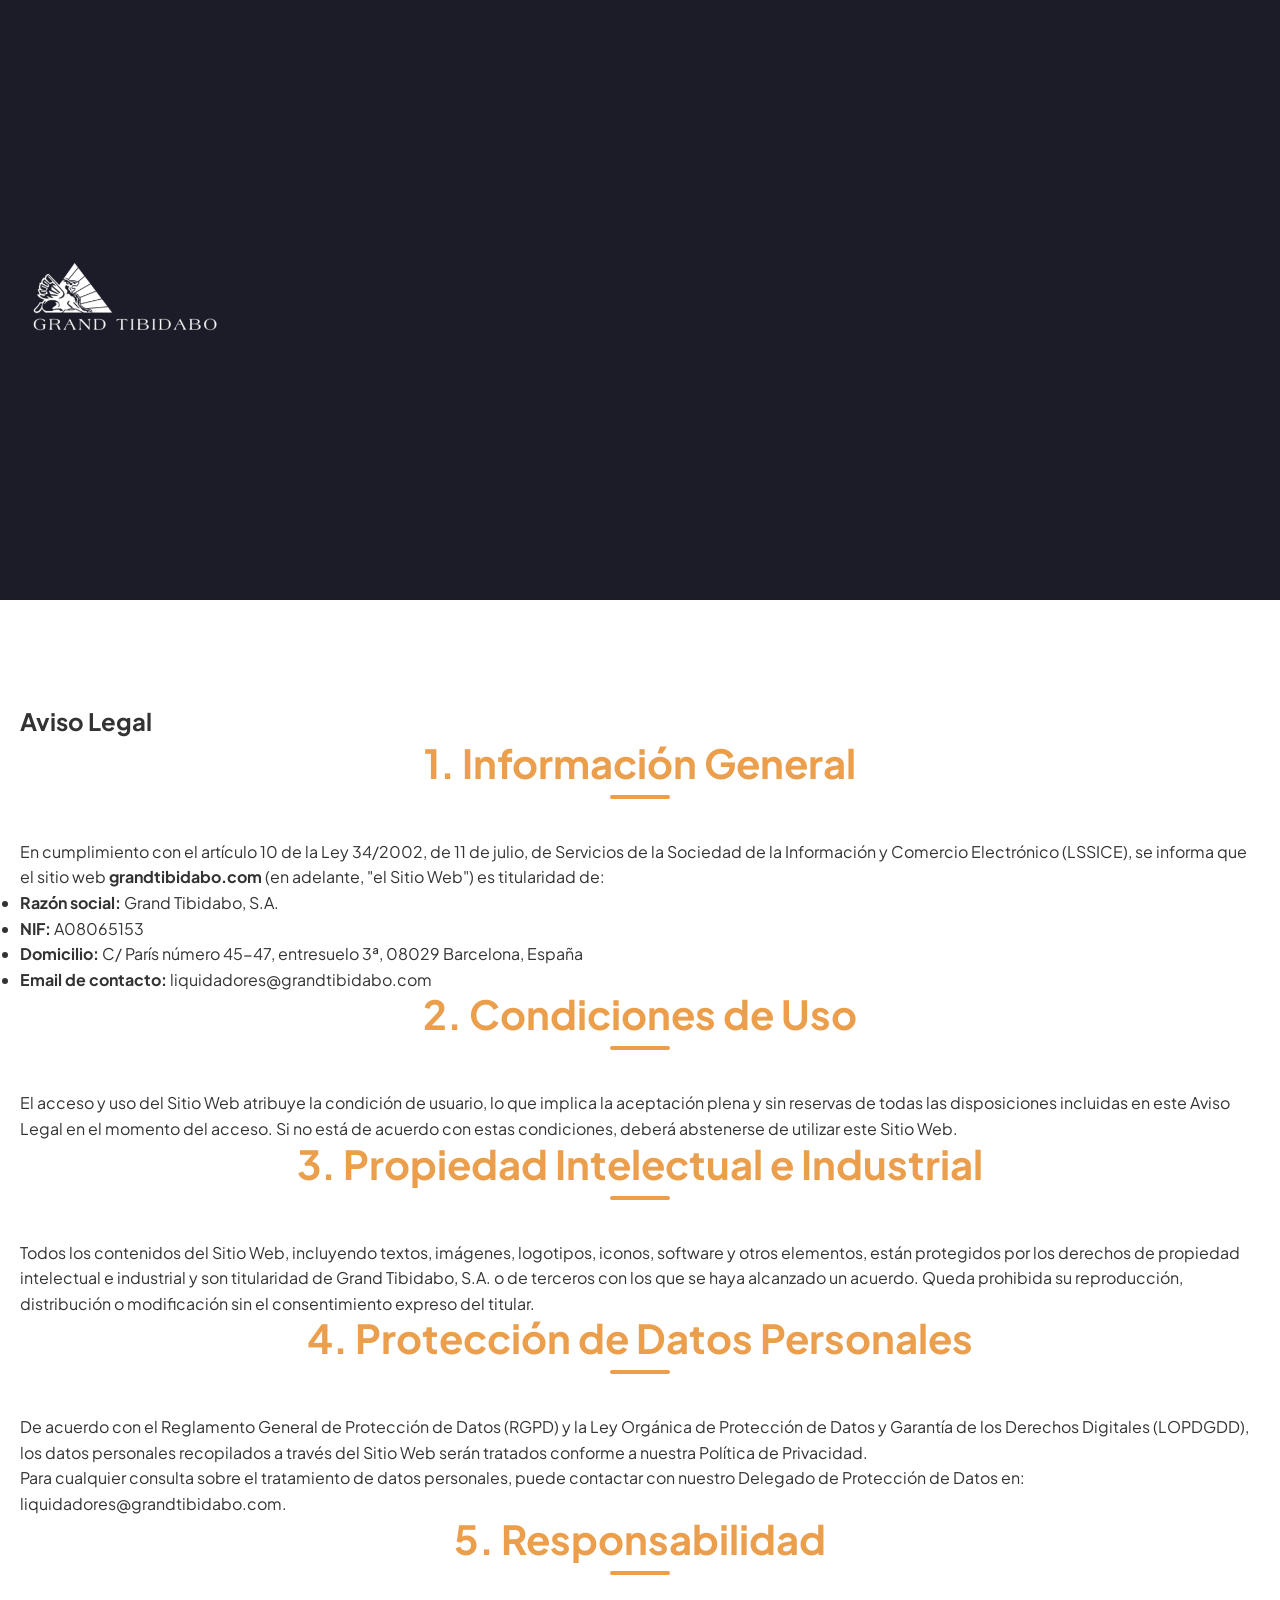
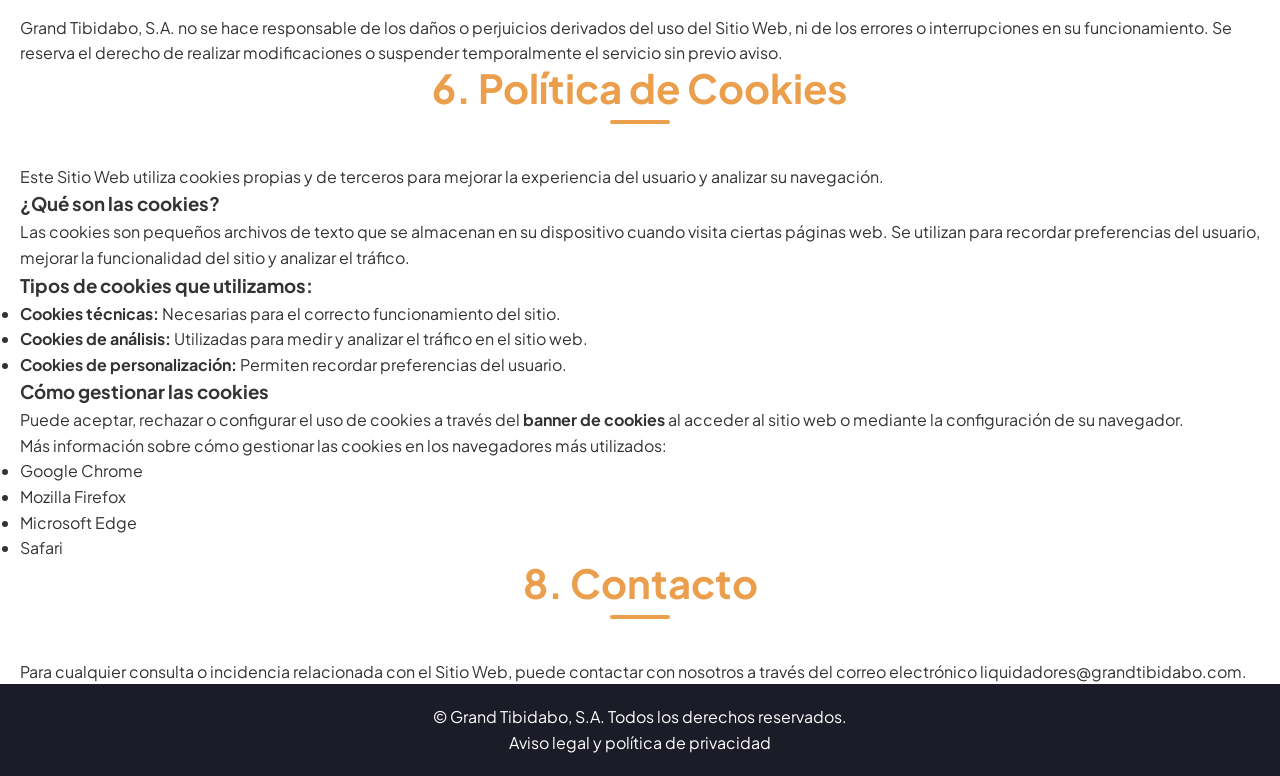
==== avisolegal.html @ 8895dbc1 "Update avisolegal.html" ====
<!DOCTYPE html>
<html lang="es">
<head>
    <meta charset="UTF-8">
    <meta name="viewport" content="width=device-width, initial-scale=1.0">
    <meta name="robots" content="noindex, nofollow">
    <link href="https://cdnjs.cloudflare.com/ajax/libs/font-awesome/6.0.0-beta3/css/all.min.css" rel="stylesheet">
    <link rel="icon" href="images/favicon.png" type="image/x-icon">
    <link rel="stylesheet" href="css/style.css">
    <title>Aviso Legal y Política de Cookies - Grand Tibidabo, S.A.</title>
</head>
<body>
    <header>
        <nav >
        <div class="container">
    <div class="container-fluid">
        <a class="navbar-brand" href="index.html">
            <img src="images/logo-gt-white.png" style="width: 200px; height: auto;" alt="Grand Tibidabo Logo" class="img-fluid">
        </a>
             
            </div>
        </nav>
    </header>



            <section class="aviso" id="aviso">

    <br>    
    <br>            
    <br>            
    <br>            

    <h1>Aviso Legal</h1>
    <h2>1. Información General</h2>
    <p>En cumplimiento con el artículo 10 de la Ley 34/2002, de 11 de julio, de Servicios de la Sociedad de la Información y Comercio Electrónico (LSSICE), se informa que el sitio web <strong>grandtibidabo.com</strong> (en adelante, "el Sitio Web") es titularidad de:</p>

    <ul>
        <li><strong>Razón social:</strong> Grand Tibidabo, S.A.</li>
        <li><strong>NIF:</strong> A08065153</li>
        <li><strong>Domicilio:</strong> C/ París número 45-47, entresuelo 3ª, 08029 Barcelona, España</li>
        <li><strong>Email de contacto:</strong> <a href="mailto:liquidadores@grandtibidabo.com">liquidadores@grandtibidabo.com</a></li>
    </ul>

    <h2>2. Condiciones de Uso</h2>
    <p>El acceso y uso del Sitio Web atribuye la condición de usuario, lo que implica la aceptación plena y sin reservas de todas las disposiciones incluidas en este Aviso Legal en el momento del acceso. Si no está de acuerdo con estas condiciones, deberá abstenerse de utilizar este Sitio Web.</p>

    <h2>3. Propiedad Intelectual e Industrial</h2>
    <p>Todos los contenidos del Sitio Web, incluyendo textos, imágenes, logotipos, iconos, software y otros elementos, están protegidos por los derechos de propiedad intelectual e industrial y son titularidad de Grand Tibidabo, S.A. o de terceros con los que se haya alcanzado un acuerdo. Queda prohibida su reproducción, distribución o modificación sin el consentimiento expreso del titular.</p>

    <h2>4. Protección de Datos Personales</h2>
    <p>De acuerdo con el Reglamento General de Protección de Datos (RGPD) y la Ley Orgánica de Protección de Datos y Garantía de los Derechos Digitales (LOPDGDD), los datos personales recopilados a través del Sitio Web serán tratados conforme a nuestra <a href="/politica-de-privacidad">Política de Privacidad</a>.</p>
    <p>Para cualquier consulta sobre el tratamiento de datos personales, puede contactar con nuestro Delegado de Protección de Datos en: <a href="mailto:liquidadores@grandtibidabo.com">liquidadores@grandtibidabo.com</a>.</p>

    <h2>5. Responsabilidad</h2>
    <p>Grand Tibidabo, S.A. no se hace responsable de los daños o perjuicios derivados del uso del Sitio Web, ni de los errores o interrupciones en su funcionamiento. Se reserva el derecho de realizar modificaciones o suspender temporalmente el servicio sin previo aviso.</p>

    <h2>6. Política de Cookies</h2>
    <p>Este Sitio Web utiliza cookies propias y de terceros para mejorar la experiencia del usuario y analizar su navegación.</p>

    <h3>¿Qué son las cookies?</h3>
    <p>Las cookies son pequeños archivos de texto que se almacenan en su dispositivo cuando visita ciertas páginas web. Se utilizan para recordar preferencias del usuario, mejorar la funcionalidad del sitio y analizar el tráfico.</p>

    <h3>Tipos de cookies que utilizamos:</h3>
    <ul>
        <li><strong>Cookies técnicas:</strong> Necesarias para el correcto funcionamiento del sitio.</li>
        <li><strong>Cookies de análisis:</strong> Utilizadas para medir y analizar el tráfico en el sitio web.</li>
        <li><strong>Cookies de personalización:</strong> Permiten recordar preferencias del usuario.</li>
    </ul>

    <h3>Cómo gestionar las cookies</h3>
    <p>Puede aceptar, rechazar o configurar el uso de cookies a través del <strong>banner de cookies</strong> al acceder al sitio web o mediante la configuración de su navegador.</p>
    <p>Más información sobre cómo gestionar las cookies en los navegadores más utilizados:</p>
    <ul>
        <li><a href="https://support.google.com/chrome/answer/95647" target="_blank">Google Chrome</a></li>
        <li><a href="https://support.mozilla.org/es/kb/habilitar-y-deshabilitar-cookies-sitios-web-rastrear-preferencias" target="_blank">Mozilla Firefox</a></li>
        <li><a href="https://support.microsoft.com/es-es/help/4027947/microsoft-edge-delete-cookies" target="_blank">Microsoft Edge</a></li>
        <li><a href="https://support.apple.com/es-es/HT201265" target="_blank">Safari</a></li>
    </ul>

    <h2>8. Contacto</h2>
    <p>Para cualquier consulta o incidencia relacionada con el Sitio Web, puede contactar con nosotros a través del correo electrónico <a href="mailto:liquidadores@grandtibidabo.com">liquidadores@grandtibidabo.com</a>.</p>
        </section>

    <footer>
        <div class="container">
            <p>© <span id="year"></span> Grand Tibidabo, S.A. Todos los derechos reservados. </p>
                     
                  <p>  <a href="https://www.grandtibidabo.com/avisolegal.html"
                        >Aviso legal y política de privacidad</a>
                                </p>
        </div>
    </footer>
    <script src="assets/js/script.js"></script>
</body>
</html>
---- css/style.css ----
@import url('https://fonts.googleapis.com/css2?family=Plus+Jakarta+Sans:wght@300;400;500;700&display=swap');


* {
            margin: 0;
            padding: 0;
            box-sizing: border-box;
            transition: all .3s ease;
        }

        body {
         font-family: 'Plus Jakarta Sans', sans-serif;
            line-height: 1.6;
            color: #333;
            background: #ffffff;
            scroll-behavior: smooth;
        }

        html {
            scroll-padding-top: 100px;
            scroll-behavior: smooth;
        }

        ::-webkit-scrollbar {
            width: 10px;
        }

        ::-webkit-scrollbar-track {
            background: #f1f1f1;
        }

        ::-webkit-scrollbar-thumb {
            background: #eb9f4d;
        }

        ::-webkit-scrollbar-thumb:hover {
            background: #f0a556;
        }



        a {
            text-decoration: none;
            color: inherit;
        }



        /* Navbar */
        nav {
            position: fixed;
            width: 100%;
            z-index: 1000;
            margin: auto;
            left: 0;
            right: 0;
            padding: 0 25px;
            background-color: transparent;
        }



        nav .container {
            display: flex;
            align-items: center;
            justify-content: space-between;
            padding: 10px 0;
        }

        nav .logo {
            font-size: 1.5rem;
            font-weight: bold;
            color: #eb9f4d;
            text-transform: uppercase;
        }

        .nav-menu {
            display: flex;
            list-style: none;
        }

        .nav-menu li {
            margin-left: 30px;
        }

        .nav-menu li a {
            font-weight: 500;
            color: #fff;
            transition: color 0.3s;
            padding: 5px 0;
            position: relative;
        }

        .nav-menu li a::after {
            content: '';
            position: absolute;
            width: 0%;
            height: 2px;
            background: #eb9f4d;
            left: 0;
            bottom: -5px;
            transition: width 0.3s;
        }

        .nav-menu li a:hover::after,
        .nav-menu li a.active::after {
            width: 100%;
        }

        .nav-toggle {
            display: none;
        }

        .nav-toggle-label {
            display: none;
            cursor: pointer;
            width: 30px;
            height: 25px;
            position: relative;
            z-index: 1100;
        }

        .nav-toggle-label span,
        .nav-toggle-label span::before,
        .nav-toggle-label span::after {
            display: block;
            background: #eb9f4d;
            height: 3px;
            width: 100%;
            border-radius: 2px;
            position: absolute;
            transition: all 0.3s ease;
        }

        .nav-toggle-label span {
            top: 50%;
            transform: translateY(-50%);
        }

        .nav-toggle-label span::before {
            content: '';
            top: -10px;
        }

        .nav-toggle-label span::after {
            content: '';
            top: 10px;
        }

        /* Toggle Cross */
        .nav-toggle:checked+.nav-toggle-label span {
            background: transparent;
        }

        .nav-toggle:checked+.nav-toggle-label span::before {
            transform: rotate(45deg) translate(9px, 9px);
        }

        .nav-toggle:checked+.nav-toggle-label span::after {
            transform: rotate(-45deg) translate(5px, -5px);
        }



        /* Header Section */
        header {
            padding: 300px 0;
            display: flex;
            justify-content: center;
            align-items: center;
            position: relative;
            color: white;
            text-align: center;
            background-color: #1b1c27;
            position: relative;
        }

        header .content {
            position: relative;
            z-index: 1;
            max-width: 800px;
        }

        header h1 {
            font-size: 3rem;
            margin-bottom: 20px;
            color: #ffffff;
            line-height: 1.2;
            animation: fadeInDown 1s ease-out;
        }

        header p {
            font-size: 1.2rem;
            margin-bottom: 30px;
            animation: fadeInUp 1s ease-out;
        }

        header .btn {
            background: #eb9f4d;
            color: #fff;
            padding: 12px 25px;
            border-radius: 25px;
            transition: background 0.3s, transform 0.3s;
            font-weight: bold;
            display: inline-block;
        }

        header .btn:hover {
            background: #f0a556;
            transform: translateY(-3px);
        }

        /* Animations */
        @keyframes fadeInDown {
            from {
                opacity: 0;
                transform: translateY(-20px);
            }

            to {
                opacity: 1;
                transform: translateY(0);
            }
        }

        @keyframes fadeInUp {
            from {
                opacity: 0;
                transform: translateY(20px);
            }

            to {
                opacity: 1;
                transform: translateY(0);
            }
        }

        /* Sections */
        section {
            padding: 0px 20px;
        }

        section h2 {
            text-align: center;
            margin-bottom: 40px;
            font-size: 2.5rem;
            line-height: 1.1;
            color: #eb9f4d;
            position: relative;
        }

        section h2::after {
            content: '';
            width: 60px;
            height: 4px;
            background: #eb9f4d;
            display: block;
            margin: 10px auto 0;
            border-radius: 2px;
        }

        #contacto,
        #juntas,
        #eventos {
            background: #fff;
            border-radius: 8px;
            box-shadow: 0 2px 8px rgba(0, 0, 0, 0.1);
            padding: 40px;
            margin-bottom: 40px;
            width: 90%;
            max-width: 1200px;
            margin: 50px auto;
        }

        #contacto img {
            width: 150px;
            margin-bottom: 20px;
        }

        #contacto p {
            margin-bottom: 10px;
            font-size: 1rem;
        }

        #contacto p a {
            color: #eb9f4d;
        }

        #contacto p a:hover {
            color: #1b1c27;
        }

        #contacto p strong {
            color: #1b1c27;
        }

        #contacto .newsletter {
            margin-top: 20px;
            font-size: 0.9rem;
            color: #666;
        }

        #juntas .junta,
        #eventos .evento {
            margin-bottom: 30px;
        }

        #juntas h3,
        #eventos h3 {
            color: #1b1c27;
            margin-bottom: 10px;
        }

        #juntas p,
        #eventos p {
            margin-bottom: 10px;
            color: #555;
        }

        #juntas ol {
            list-style: none;
            padding-left: 0;
        }

        #juntas ol li {
            margin-bottom: 7px;
            position: relative;
            margin-left: 1.5em;
        }

        #juntas ol li::before {
            content: "\f058";
            color: #eb9f4d;
            font-family: 'Font Awesome 5 Free';
            font-weight: 900;
            position: absolute;
            left: -1.5em;
            top: 0;
        }

        .documents,
        .resultado {
            margin-top: 20px;
            display: flex;
            flex-wrap: wrap;
            gap: 10px;
        }

        .documents .btn,
        .resultado .btn {
            background: #eb9f4d;
            color: #fff;
            border: none;
            padding: 10px 15px;
            border-radius: 30px;
            cursor: pointer;
            transition: background 0.3s, transform 0.3s;
            text-align: center;
            flex: 1 1 230px;
        }

        .documents .btn:hover,
        .resultado .btn:hover {
            background: #1b1c27;
        }

        .btn {
            display: inline-block;
        }

        /* Footer */
        footer {
            text-align: center;
            background-color: #1b1c27;
            padding: 20px;
            color: #fff;
            background-repeat: no-repeat;
            background-size: cover;
        }

        footer p {
            margin: 0;
            font-size: 1rem;
        }

        /* Responsive Enhancements */
        @media (max-width: 992px) {
            header h1 {
                font-size: 2.5rem;
            }

            header p {
                font-size: 1rem;
            }
        }

        @media (max-width: 768px) {
            .nav-menu {
                position: absolute;
                top: 55px;
                left: 0;
                right: 0;
                padding-left: 30px;
                background: #1b1c27;
                flex-direction: column;
                max-height: 0;
                overflow: hidden;
                transition: max-height 0.3s ease-in-out;
            }

            .nav-menu li {
                margin: 10px 0;
            }

            .nav-toggle-label {
                display: block;
            }

            .nav-toggle:checked~.nav-menu {
                max-height: 500px;
            }

            header {
                padding: 160px 0 100px 0;
            }

            nav {
                background-color: #1b1c27;
            }

            #contacto,
            #juntas,
            #eventos {
                padding: 40px 12px;
                width: 90%;
            }
        }

        @media (min-width:768px) {
            nav.scrolled {
                background-color: #1b1c27;
            }
        }

        @media (max-width: 576px) {
            .nav-menu li {
                margin: 10px 0;
            }

            .documents .btn,
            .resultado .btn {
                flex: 1 1 100%;
            }
        }
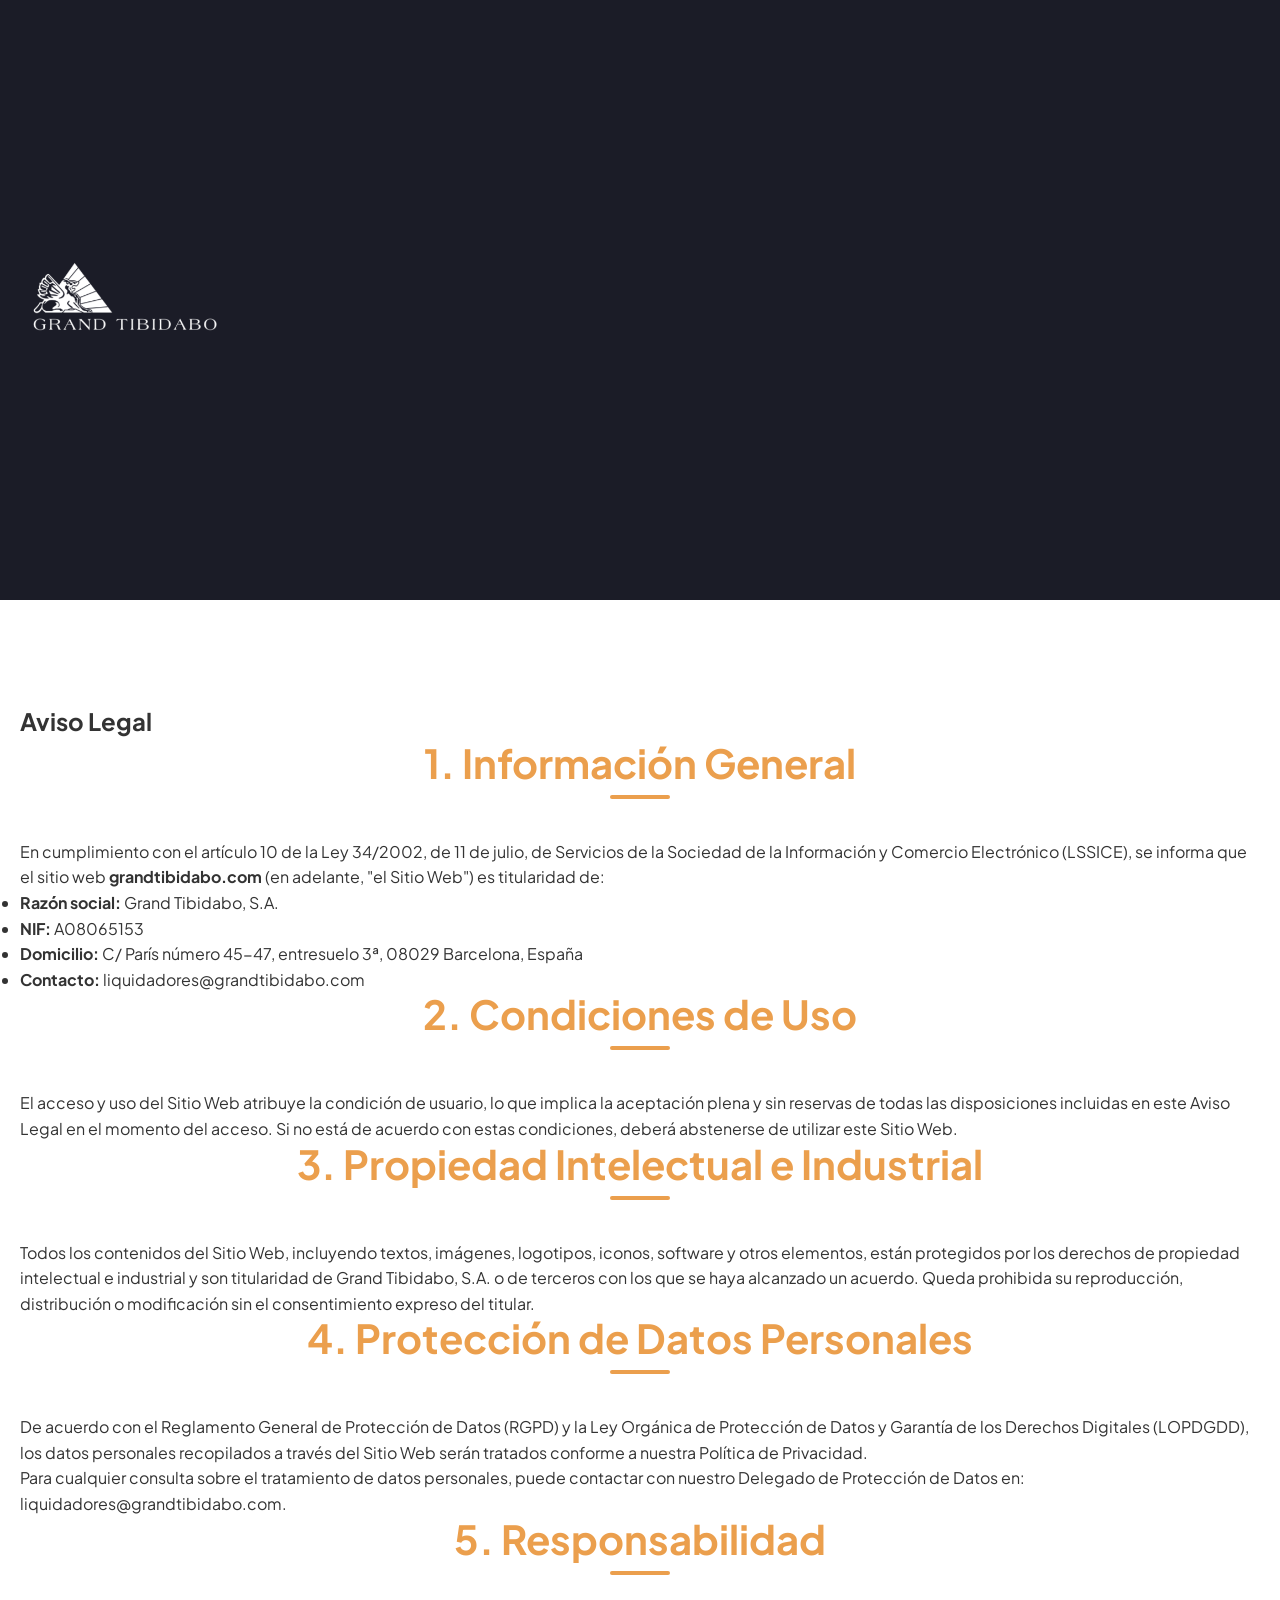
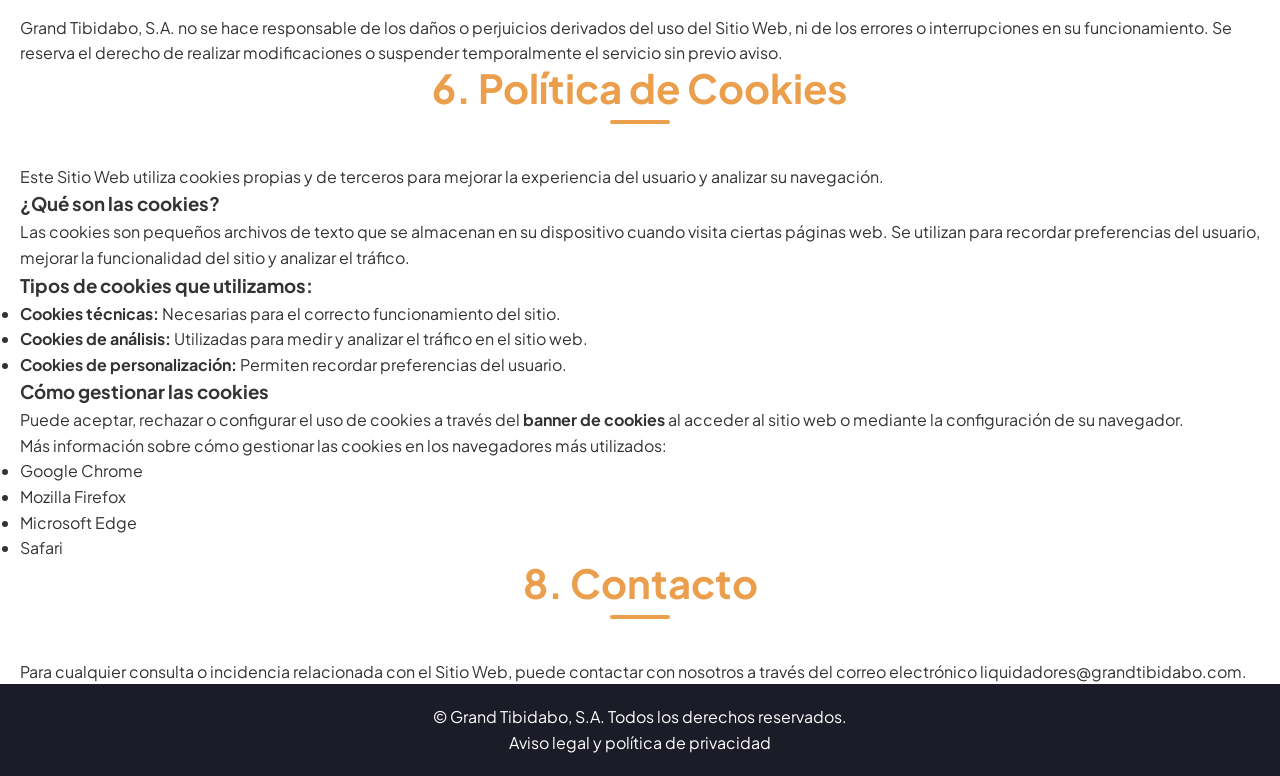
==== commit 72b507ce: "Update avisolegal.html" ====
--- a/avisolegal.html
+++ b/avisolegal.html
@@ -39,7 +39,7 @@
         <li><strong>Razón social:</strong> Grand Tibidabo, S.A.</li>
         <li><strong>NIF:</strong> A08065153</li>
         <li><strong>Domicilio:</strong> C/ París número 45-47, entresuelo 3ª, 08029 Barcelona, España</li>
-        <li><strong>Email de contacto:</strong> <a href="mailto:liquidadores@grandtibidabo.com">liquidadores@grandtibidabo.com</a></li>
+        <li><strong>Contacto:</strong> <a href="mailto:liquidadores@grandtibidabo.com">liquidadores@grandtibidabo.com</a></li>
     </ul>
 
     <h2>2. Condiciones de Uso</h2>
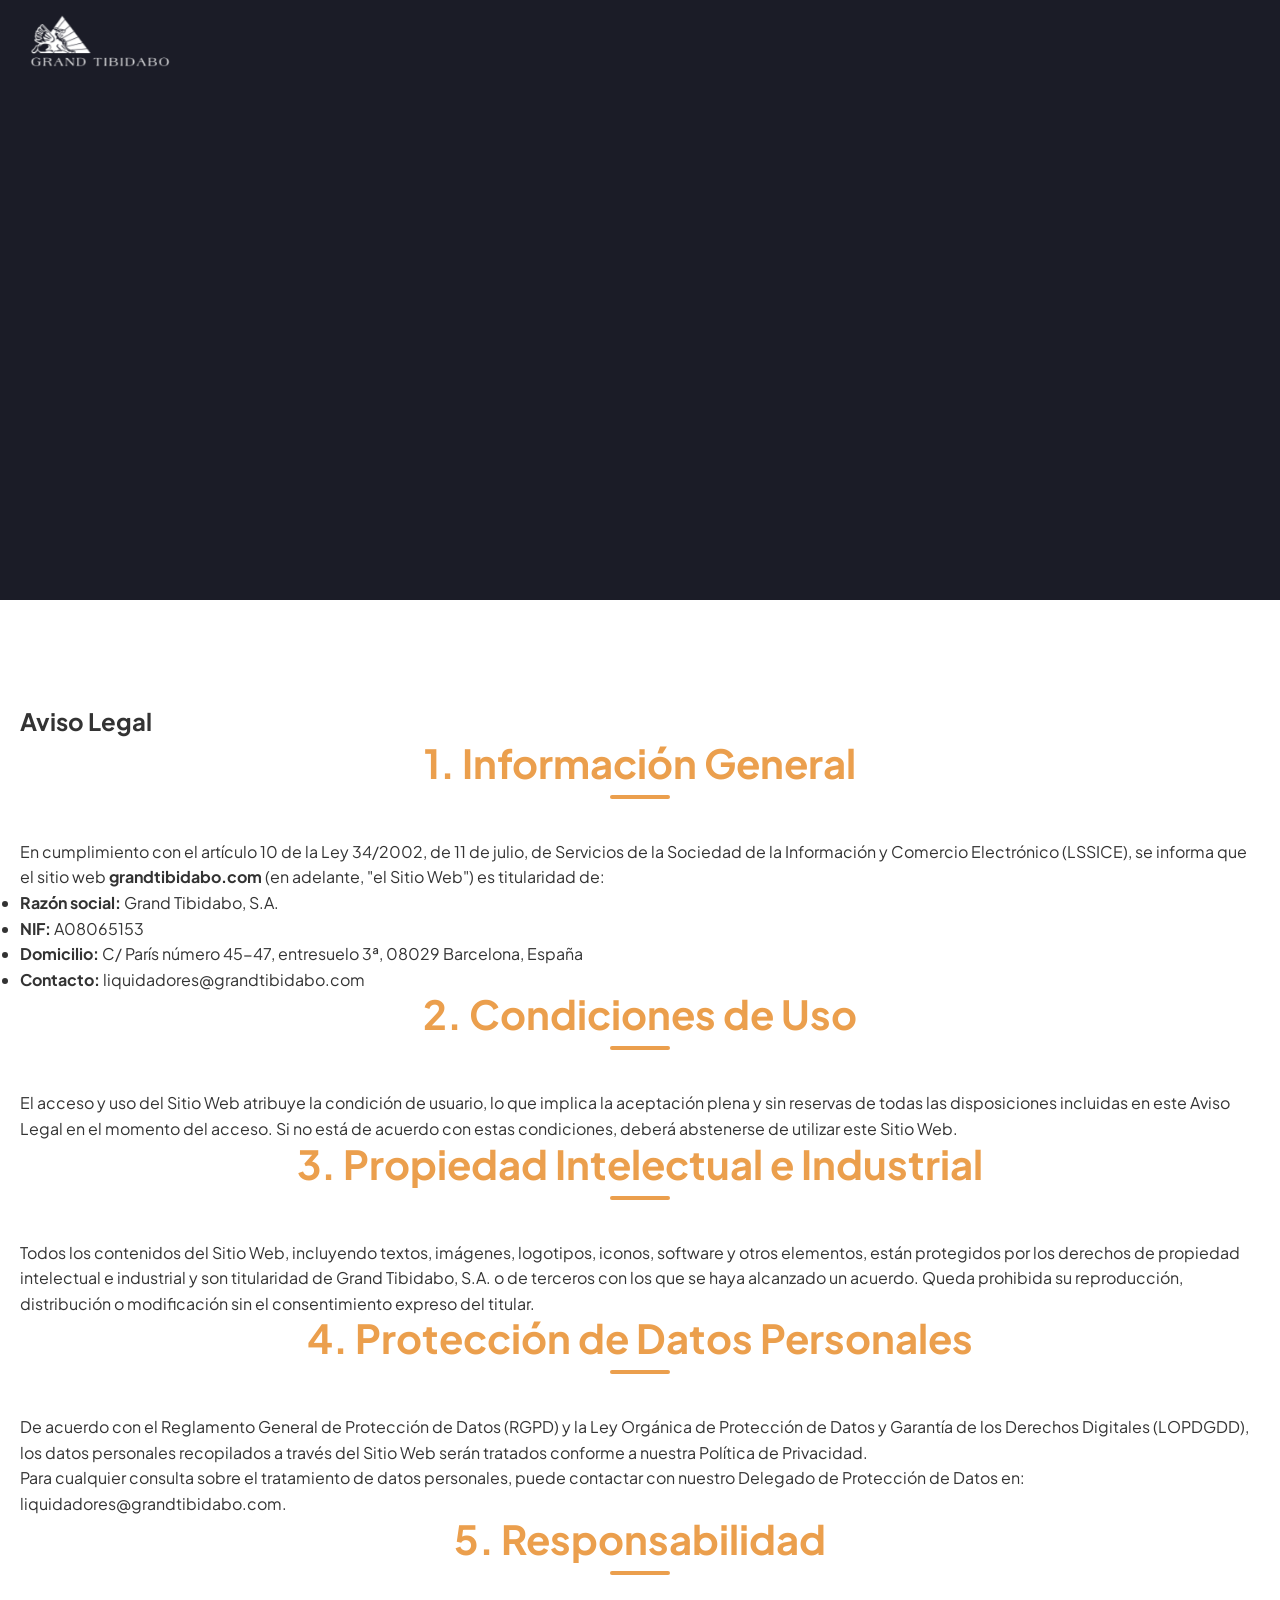
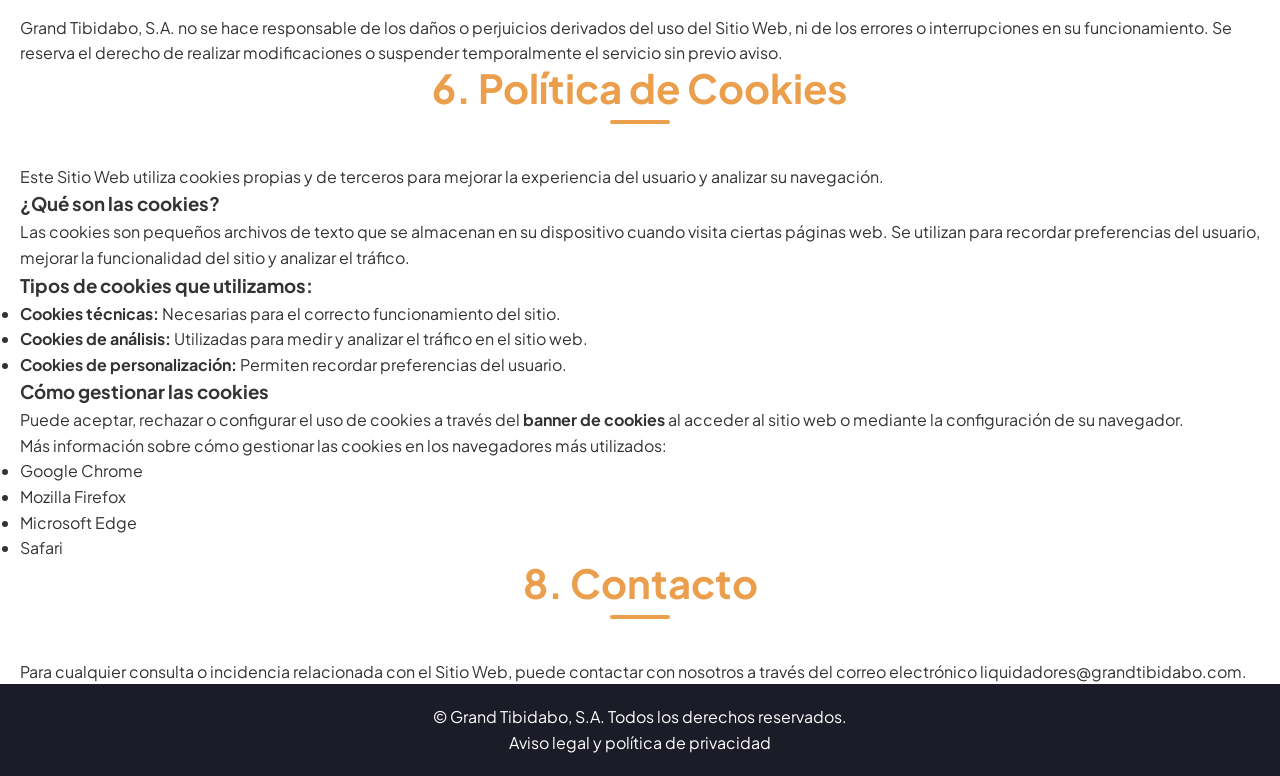
==== commit 26df2f90: "Update avisolegal.html" ====
--- a/avisolegal.html
+++ b/avisolegal.html
@@ -10,17 +10,19 @@
     <title>Aviso Legal y Política de Cookies - Grand Tibidabo, S.A.</title>
 </head>
 <body>
-    <header>
-        <nav >
+ <!-- Navbar -->
+    <nav>
         <div class="container">
     <div class="container-fluid">
         <a class="navbar-brand" href="index.html">
-            <img src="images/logo-gt-white.png" style="width: 200px; height: auto;" alt="Grand Tibidabo Logo" class="img-fluid">
+            <img src="images/logo-gt-white.png" style="width: 150px; height: auto;" alt="Grand Tibidabo Logo" class="img-fluid">
         </a>
-             
-            </div>
-        </nav>
-    </header>
+
+        </div>
+    </nav>
+ <header>
+
+ </header>
 
 
 
--- a/css/style.css
+++ b/css/style.css
@@ -57,6 +57,9 @@
             right: 0;
             padding: 0 25px;
             background-color: transparent;
+           z-index: 9999999;
+           display: flex; 
+           justify-content: space-between; 
         }
 
 
@@ -73,6 +76,8 @@
             font-weight: bold;
             color: #eb9f4d;
             text-transform: uppercase;
+           display: flex;
+
         }
 
         .nav-menu {
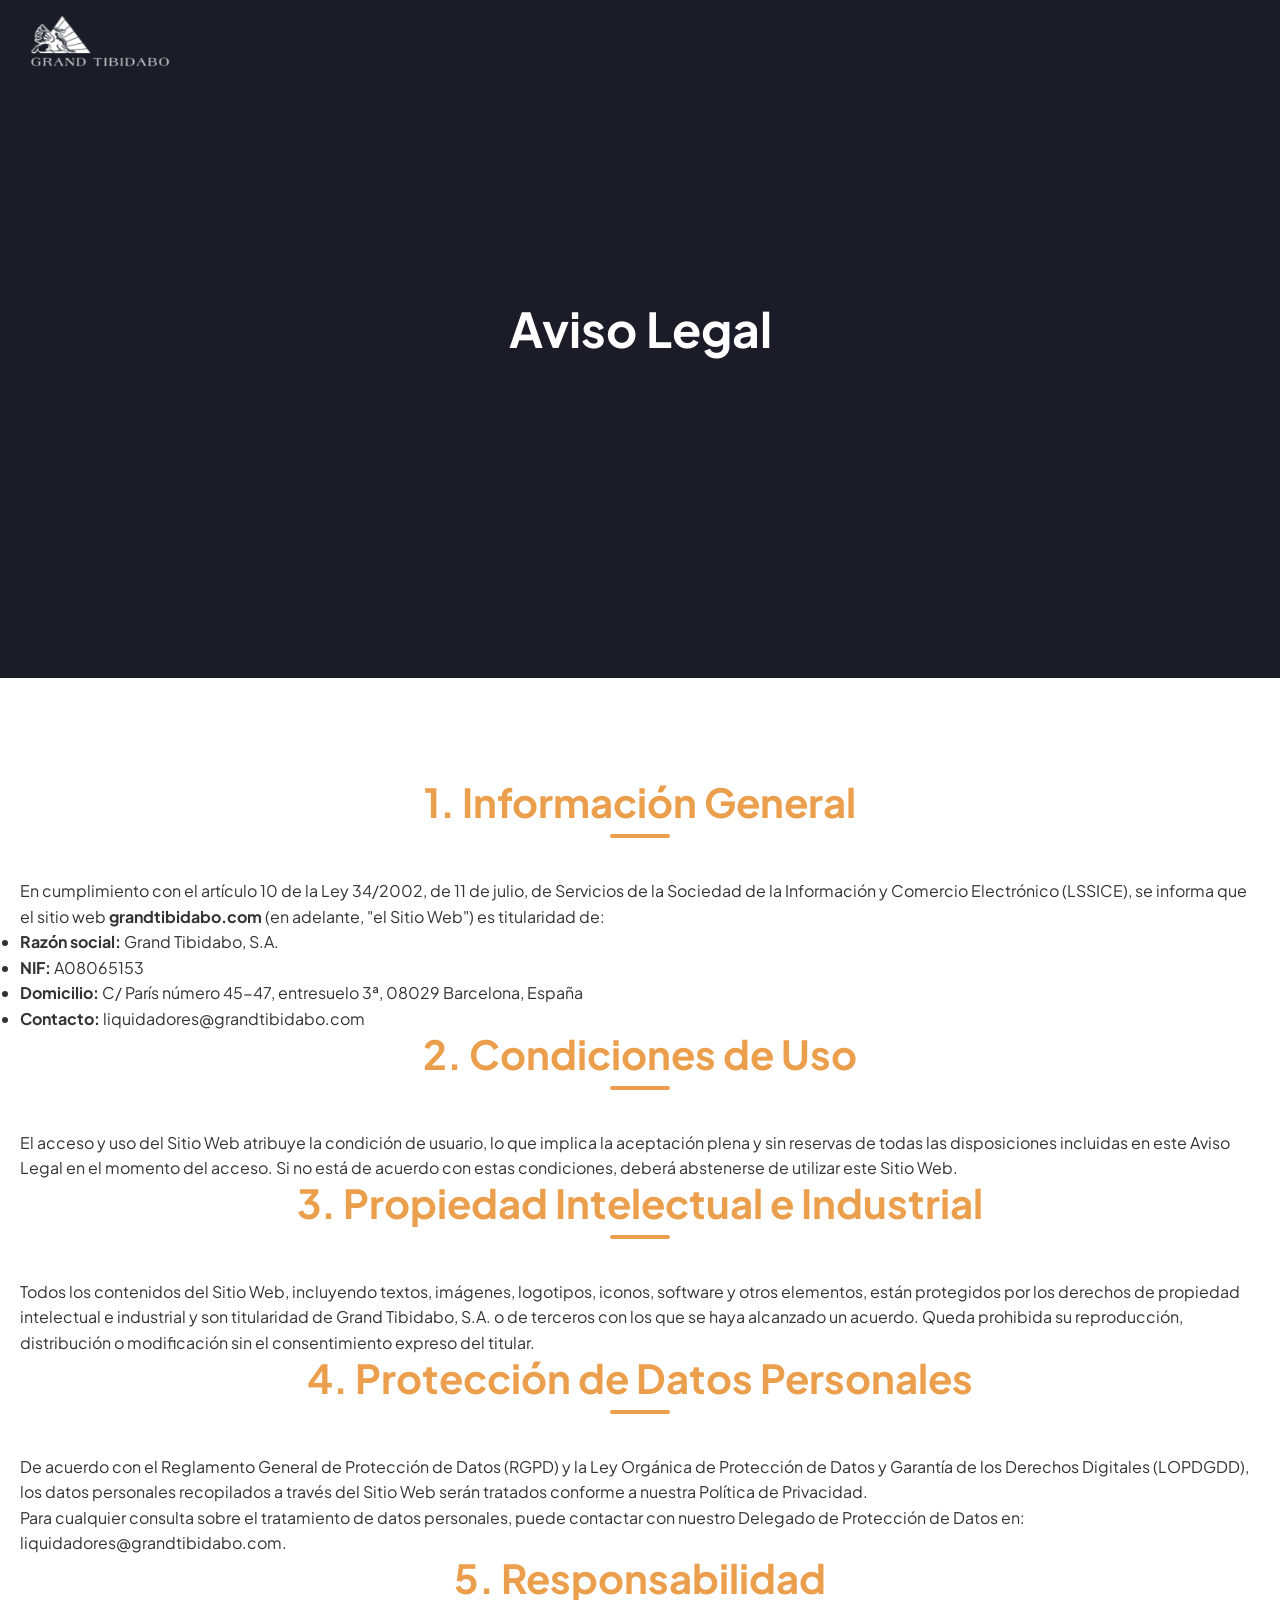
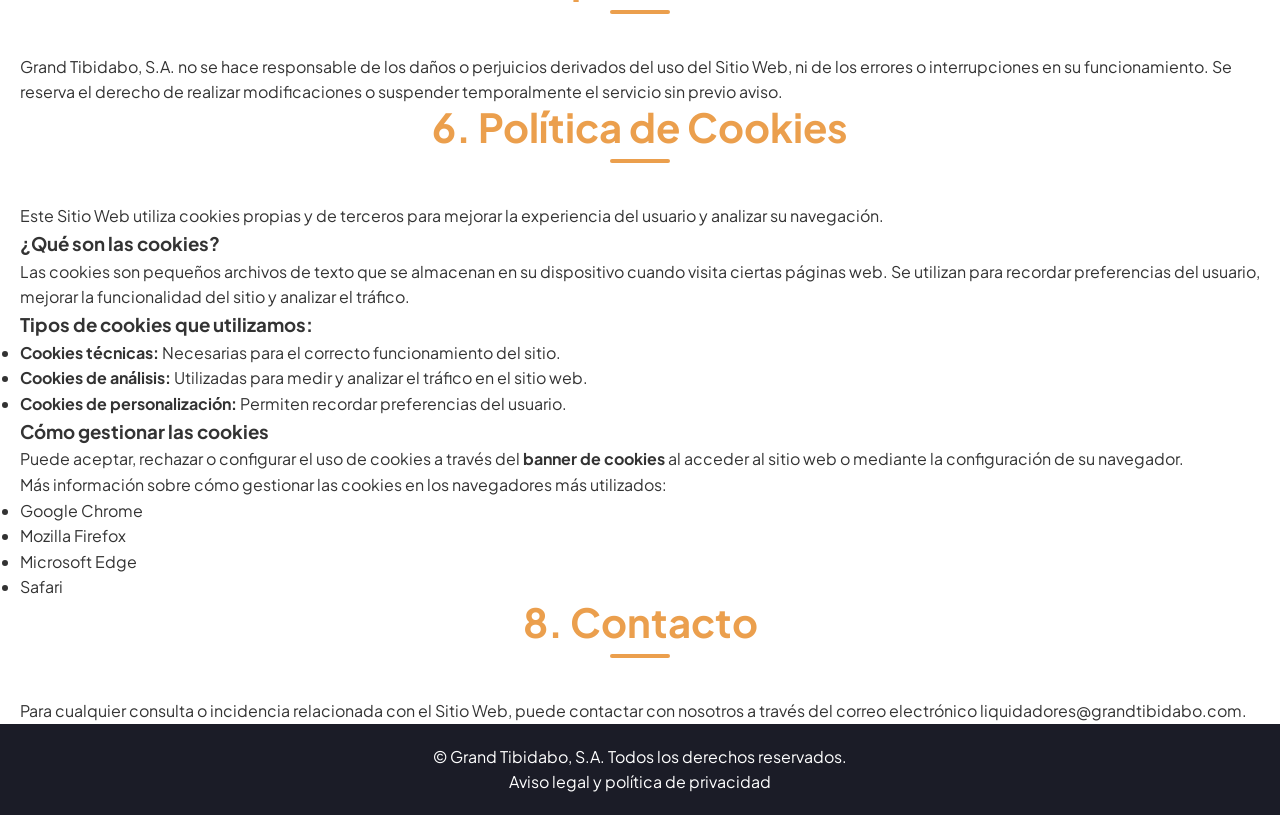
==== commit 3ffb6c90: "Update avisolegal.html" ====
--- a/avisolegal.html
+++ b/avisolegal.html
@@ -21,7 +21,7 @@
         </div>
     </nav>
  <header>
-
+    <h1>Aviso Legal</h1>
  </header>
 
 
@@ -33,7 +33,7 @@
     <br>            
     <br>            
 
-    <h1>Aviso Legal</h1>
+
     <h2>1. Información General</h2>
     <p>En cumplimiento con el artículo 10 de la Ley 34/2002, de 11 de julio, de Servicios de la Sociedad de la Información y Comercio Electrónico (LSSICE), se informa que el sitio web <strong>grandtibidabo.com</strong> (en adelante, "el Sitio Web") es titularidad de:</p>
 
--- a/css/style.css
+++ b/css/style.css
@@ -83,10 +83,12 @@
         .nav-menu {
             display: flex;
             list-style: none;
+         margin-left: auto
         }
 
         .nav-menu li {
             margin-left: 30px;
+      
         }
 
         .nav-menu li a {
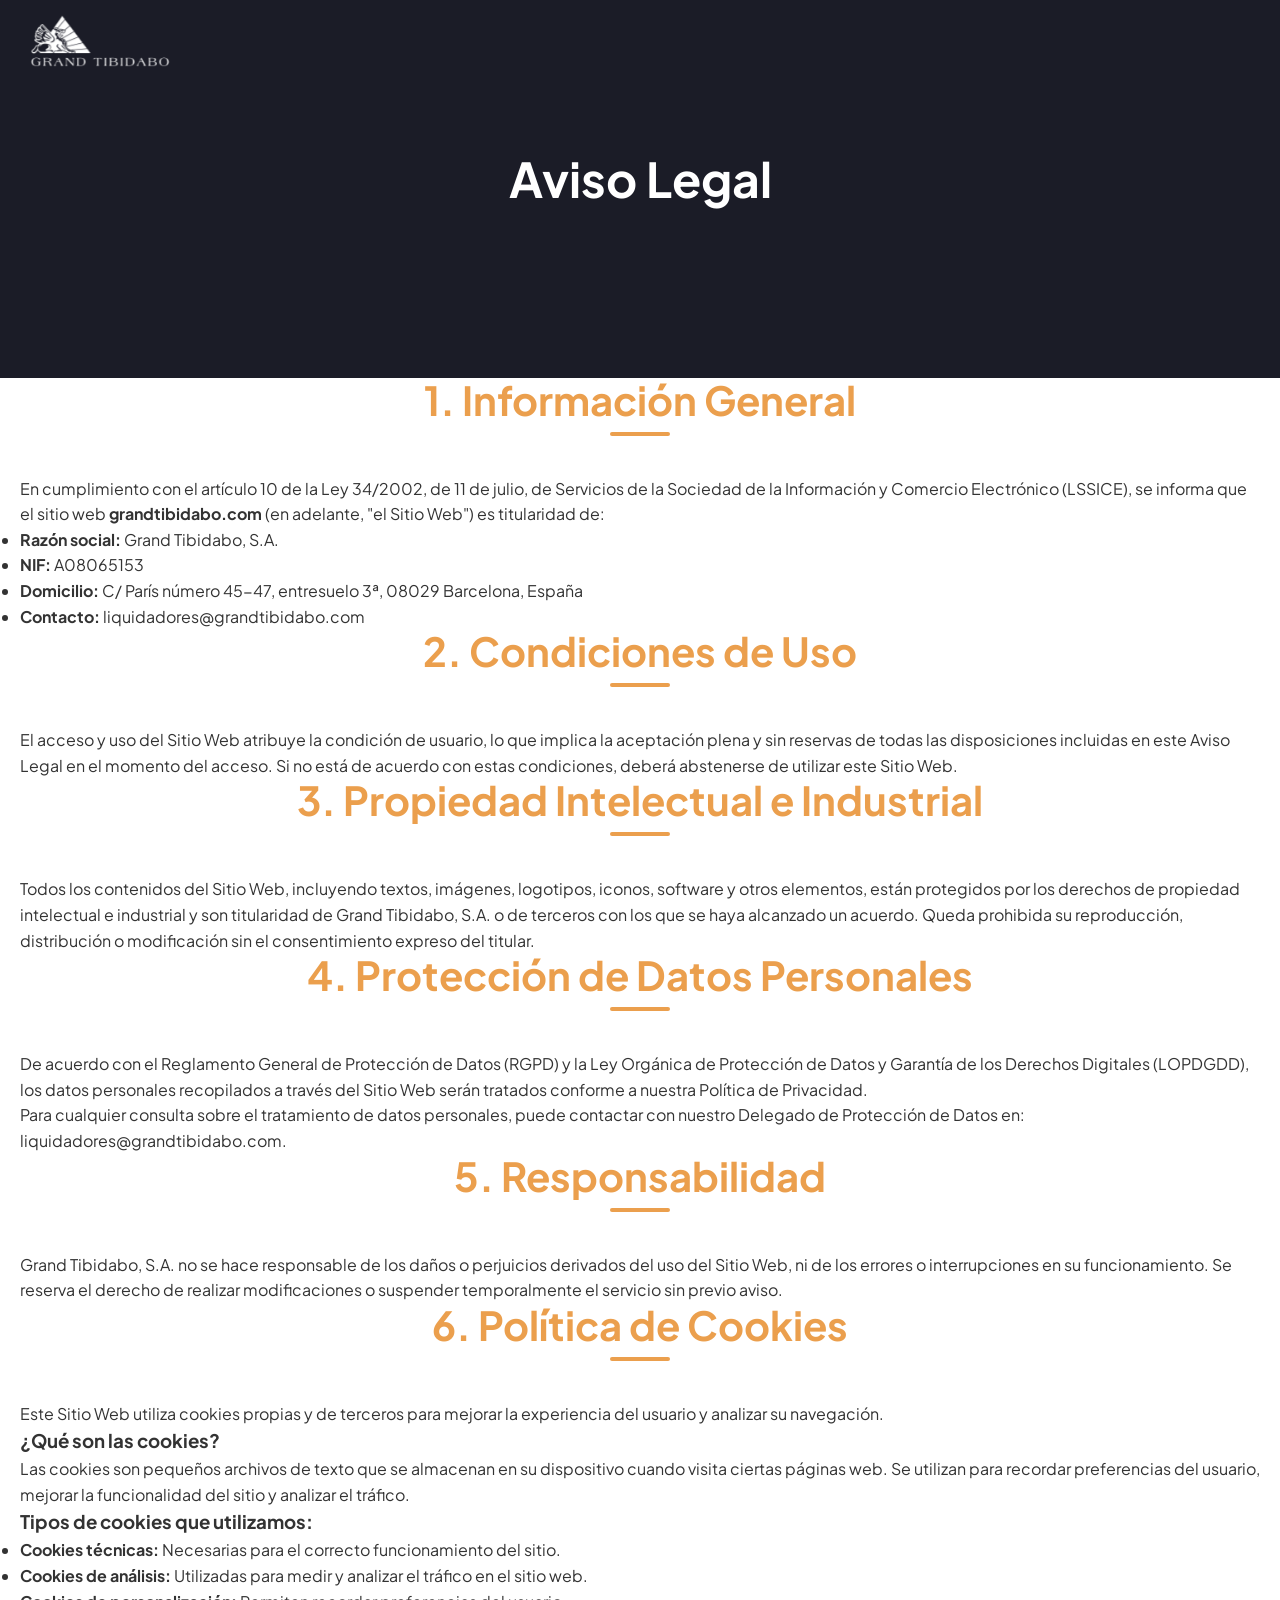
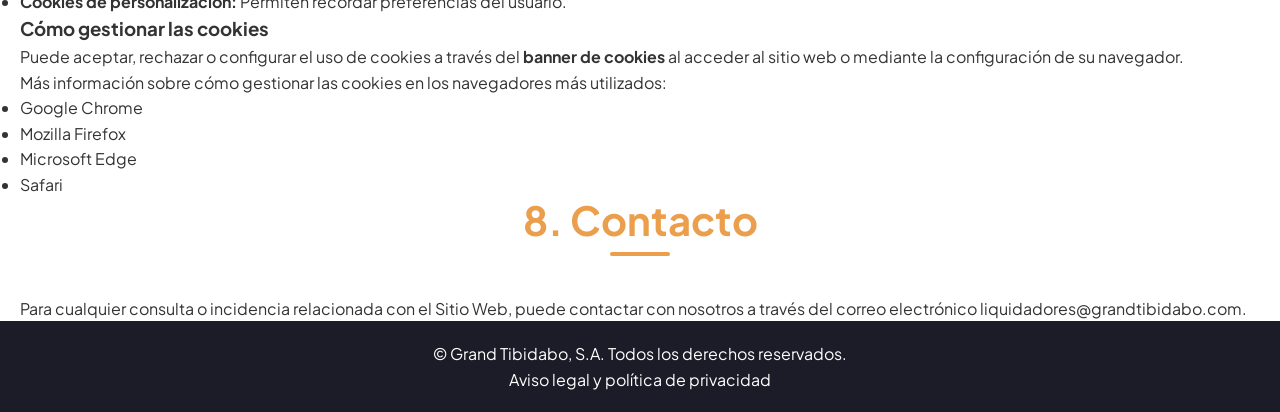
==== commit e48ddb95: "Update avisolegal.html" ====
--- a/avisolegal.html
+++ b/avisolegal.html
@@ -27,11 +27,7 @@
 
 
             <section class="aviso" id="aviso">
-
-    <br>    
-    <br>            
-    <br>            
-    <br>            
+   
 
 
     <h2>1. Información General</h2>
--- a/css/style.css
+++ b/css/style.css
@@ -172,7 +172,7 @@
 
         /* Header Section */
         header {
-            padding: 300px 0;
+            padding: 150px 0;
             display: flex;
             justify-content: center;
             align-items: center;
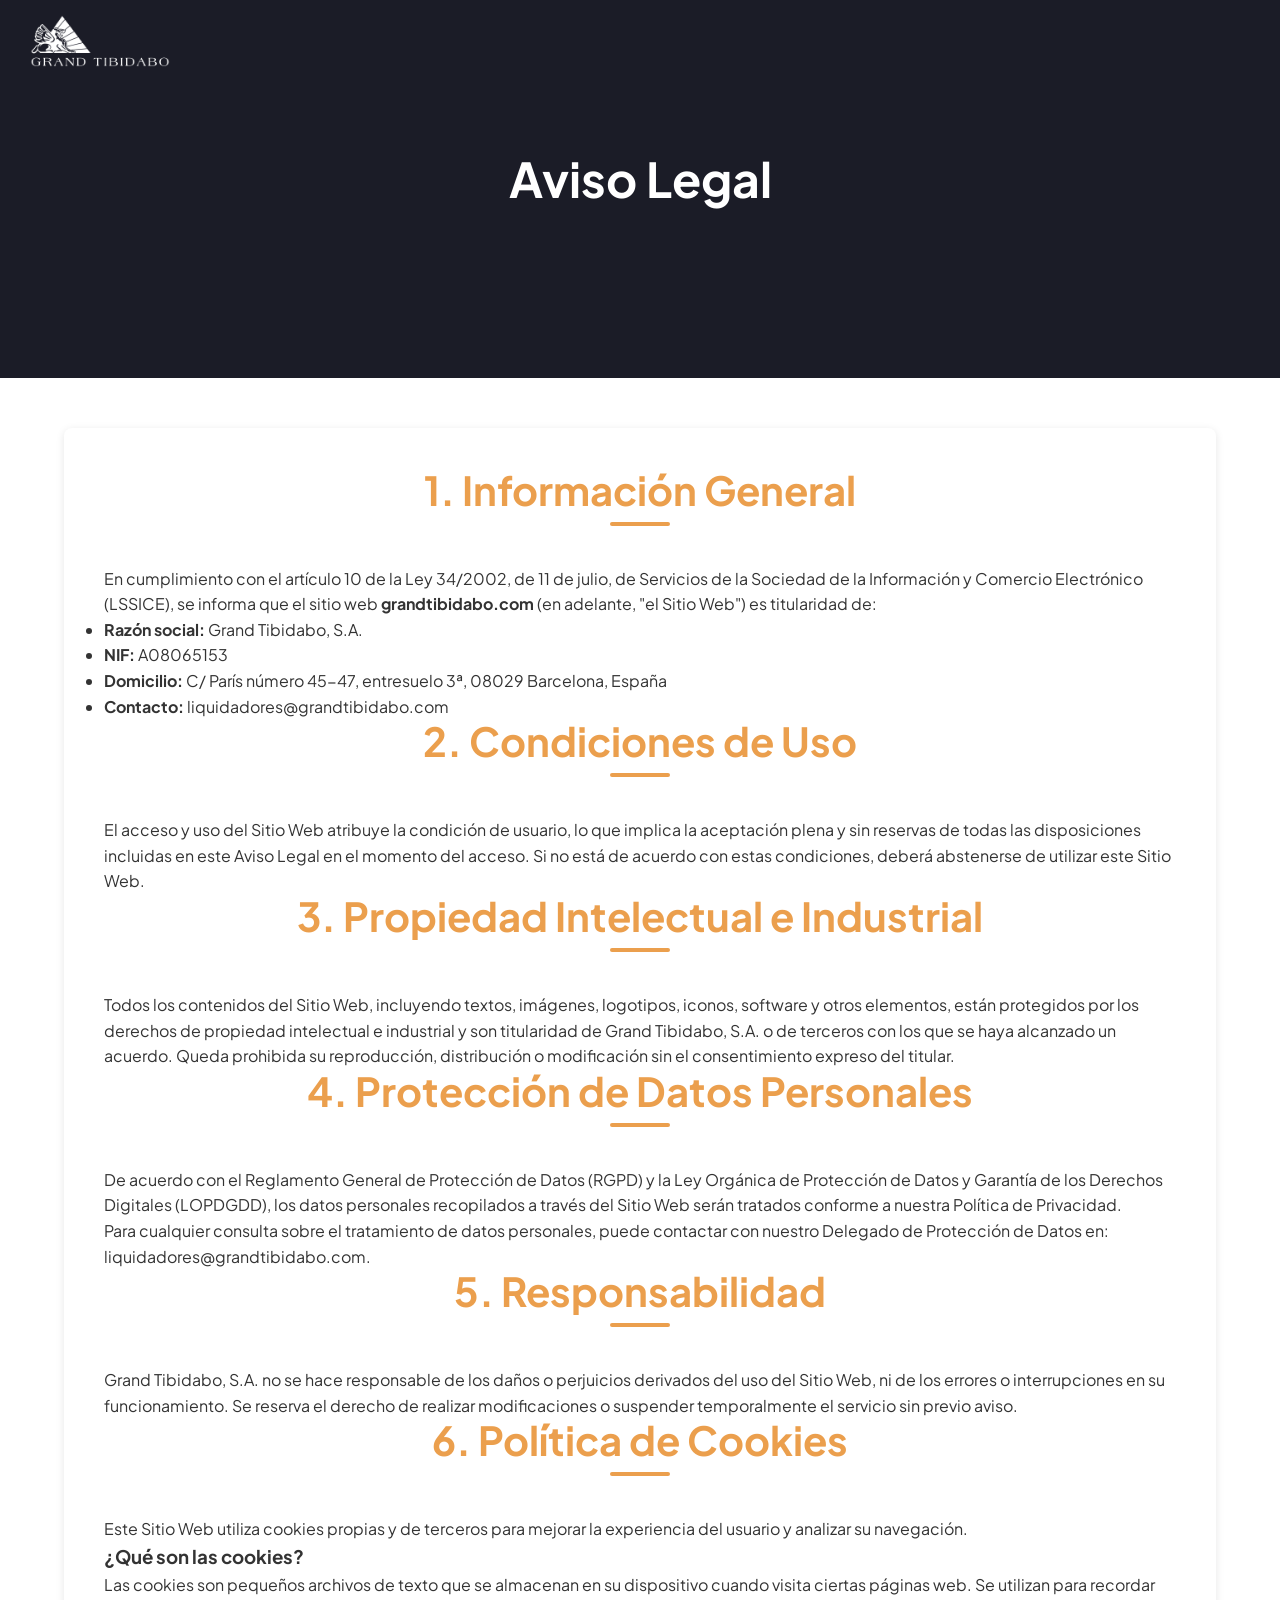
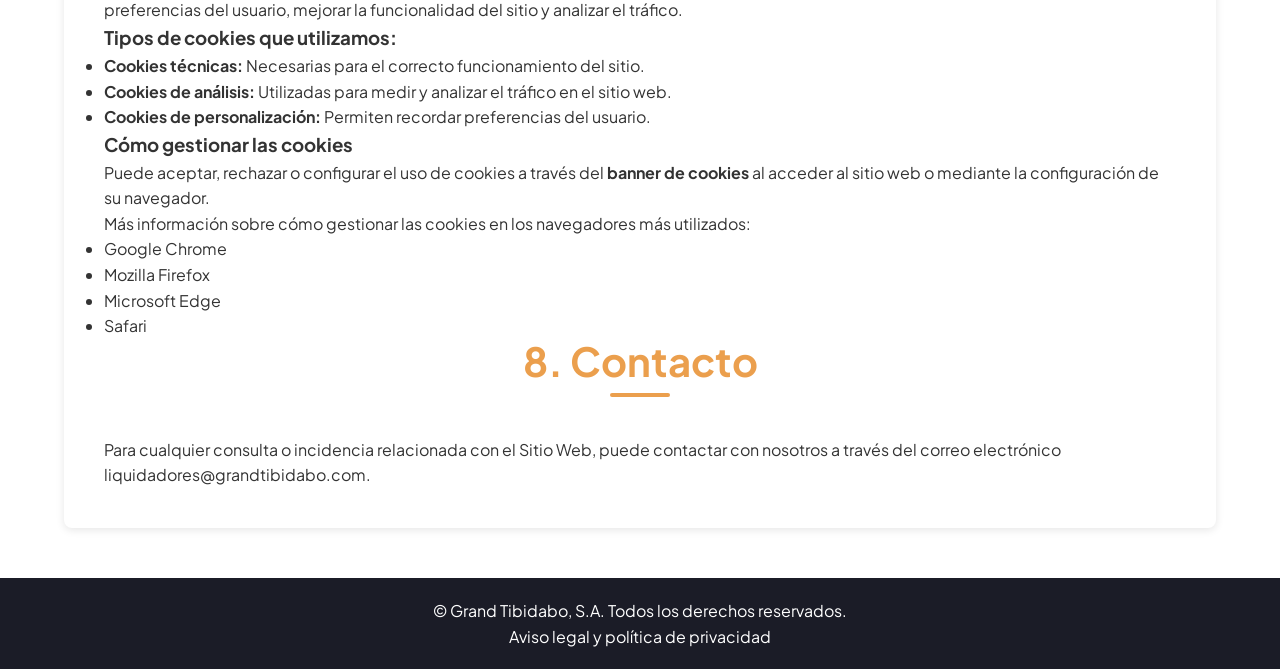
==== commit a56cd45d: "Update avisolegal.html" ====
--- a/avisolegal.html
+++ b/avisolegal.html
@@ -26,8 +26,8 @@
 
 
 
-            <section class="aviso" id="aviso">
-   
+            <section id="aviso">
+   <div class="container">
 
 
     <h2>1. Información General</h2>
@@ -78,7 +78,7 @@
 
     <h2>8. Contacto</h2>
     <p>Para cualquier consulta o incidencia relacionada con el Sitio Web, puede contactar con nosotros a través del correo electrónico <a href="mailto:liquidadores@grandtibidabo.com">liquidadores@grandtibidabo.com</a>.</p>
-        </section>
+   </div>   </section>
 
     <footer>
         <div class="container">
--- a/css/style.css
+++ b/css/style.css
@@ -56,7 +56,7 @@
             left: 0;
             right: 0;
             padding: 0 25px;
-            background-color: transparent;
+            background-color: #1b1c27;
            z-index: 9999999;
            display: flex; 
            justify-content: space-between; 
@@ -269,6 +269,7 @@
 
         #contacto,
         #juntas,
+        #aviso,
         #eventos {
             background: #fff;
             border-radius: 8px;
@@ -438,6 +439,7 @@
 
             #contacto,
             #juntas,
+            #aviso,
             #eventos {
                 padding: 40px 12px;
                 width: 90%;
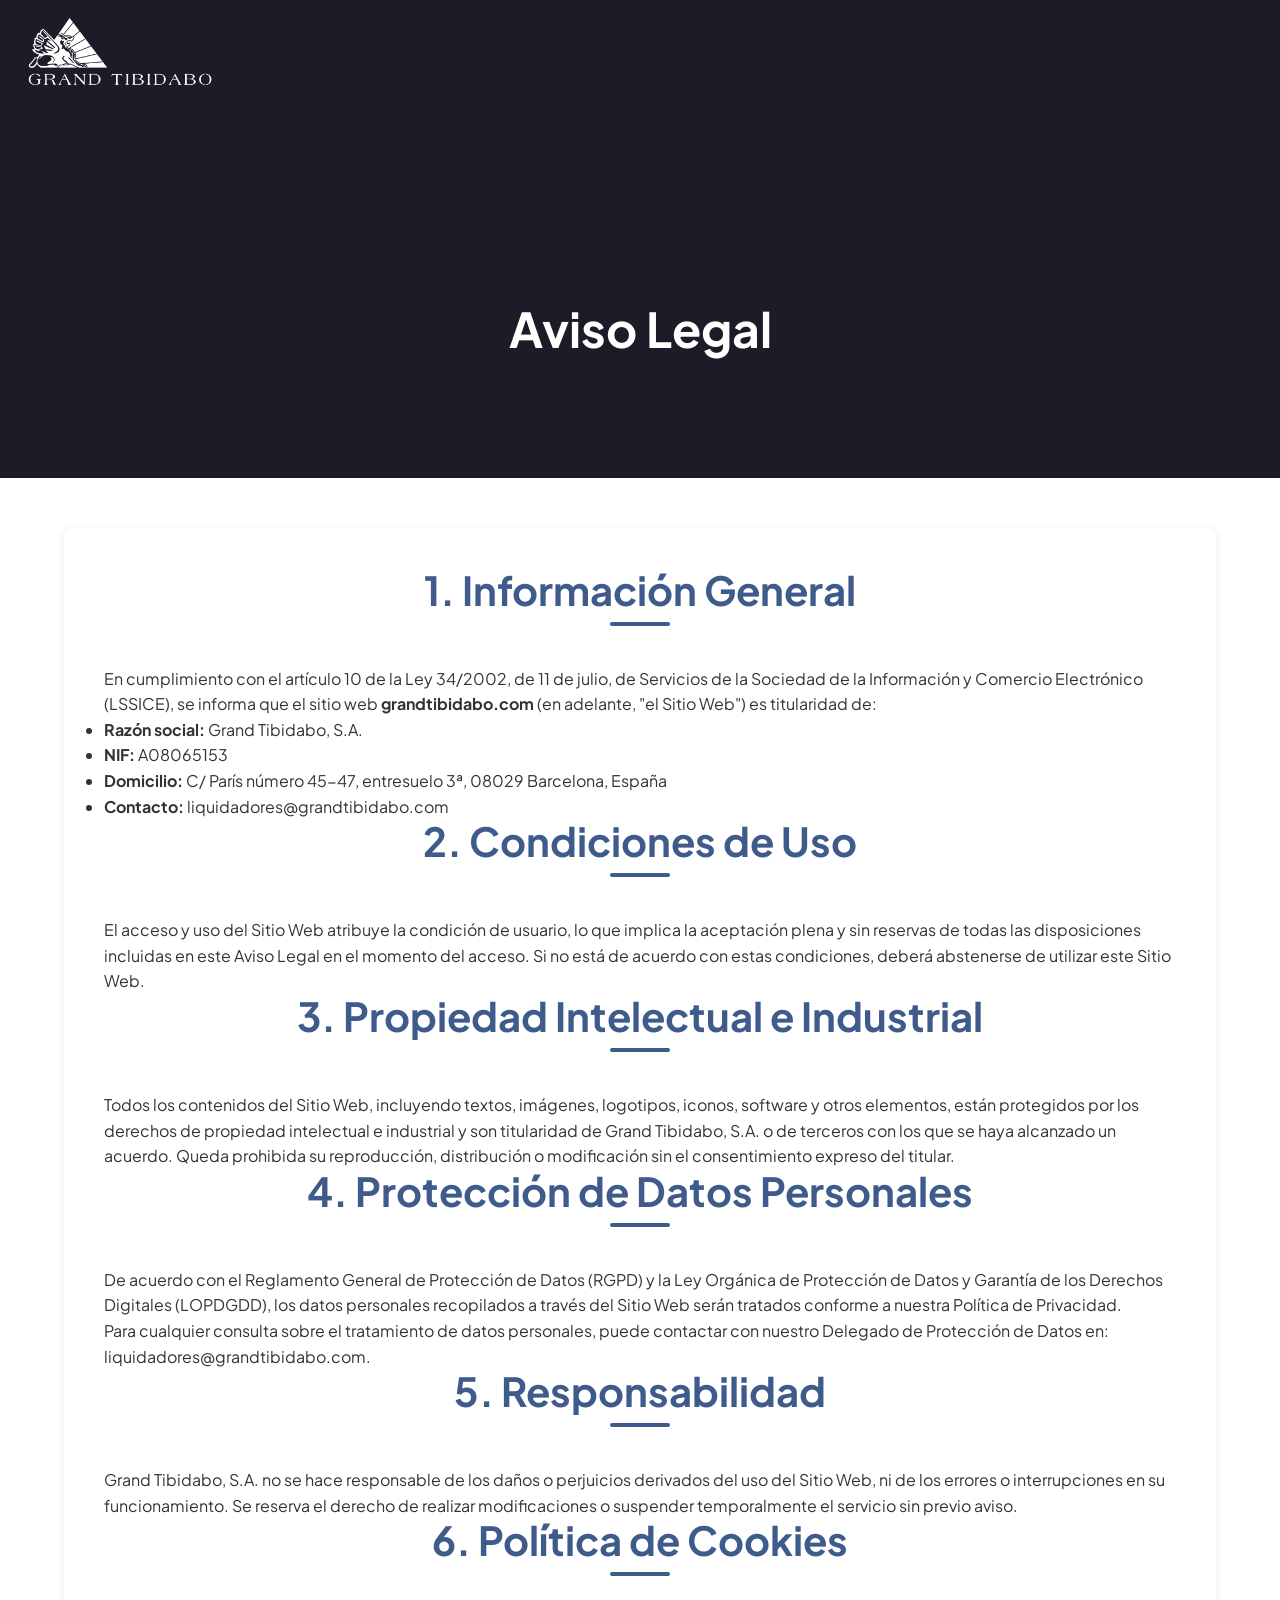
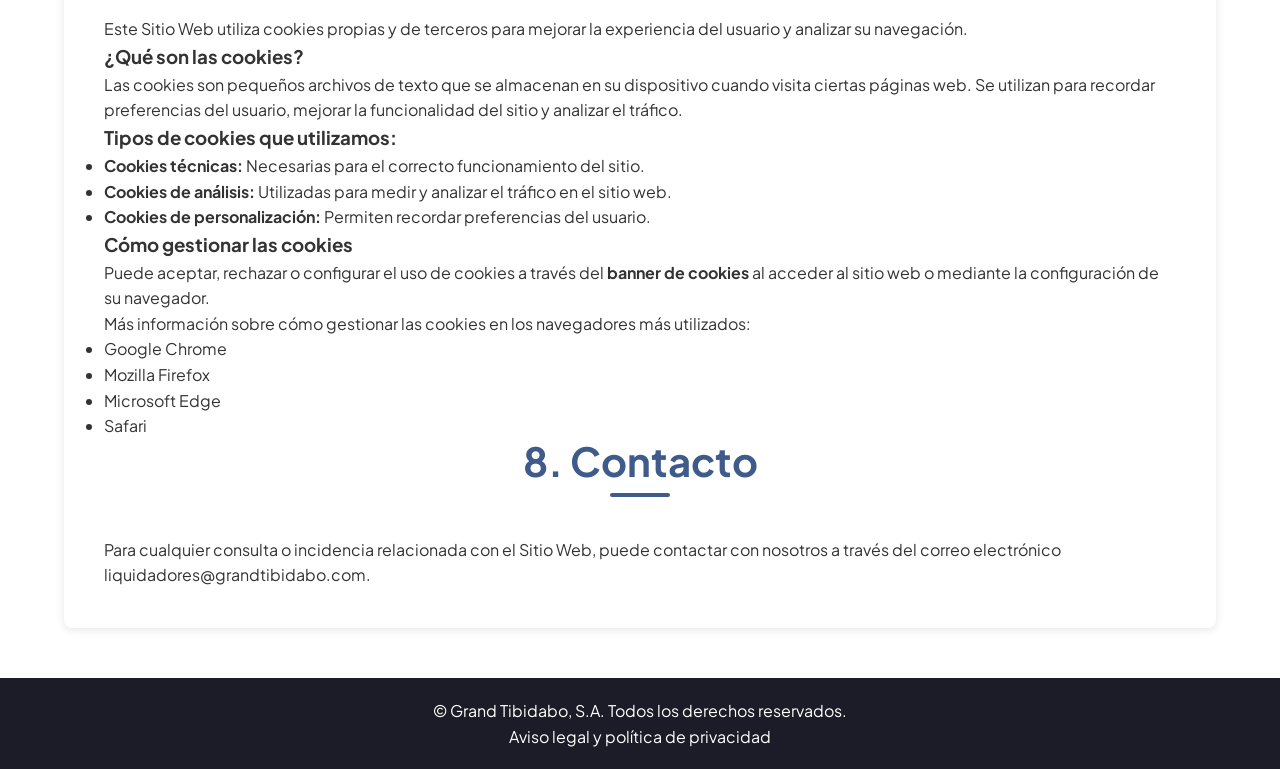
==== commit b748cc6b: "Update avisolegal.html" ====
--- a/avisolegal.html
+++ b/avisolegal.html
@@ -11,15 +11,20 @@
 </head>
 <body>
  <!-- Navbar -->
-    <nav>
-        <div class="container">
-    <div class="container-fluid">
+ <nav>
+    <div class="container-fluid navbar-container">
+        <!-- Left Side: Logo -->
         <a class="navbar-brand" href="index.html">
-            <img src="images/logo-gt-white.png" style="width: 150px; height: auto;" alt="Grand Tibidabo Logo" class="img-fluid">
+            <img src="images/logo-gt-white.png" style="width: 200px; height: auto;" alt="Grand Tibidabo Logo" class="img-fluid">
         </a>
 
-        </div>
-    </nav>
+    
+    </div>
+</nav>
+
+
+
+    
  <header>
     <h1>Aviso Legal</h1>
  </header>
--- a/css/style.css
+++ b/css/style.css
@@ -31,7 +31,7 @@
         }
 
         ::-webkit-scrollbar-thumb {
-            background: #eb9f4d;
+            background: #3f5b8c;
         }
 
         ::-webkit-scrollbar-thumb:hover {
@@ -55,13 +55,10 @@
             margin: auto;
             left: 0;
             right: 0;
-            padding: 0 25px;
             background-color: #1b1c27;
            z-index: 9999999;
-           display: flex; 
-           justify-content: space-between; 
-        }
-
+         padding-right:10px;
+        }
 
 
         nav .container {
@@ -71,20 +68,37 @@
             padding: 10px 0;
         }
 
+
+nav .navbar-container {
+    display: flex;
+    justify-content: space-between; /* Push elements to opposite sides */
+    align-items: center; /* Align items vertically */
+    padding: 10px 20px;
+}
+
+
+
         nav .logo {
             font-size: 1.5rem;
             font-weight: bold;
-            color: #eb9f4d;
+            color: #3f5b8c;
             text-transform: uppercase;
            display: flex;
 
         }
 
-        .nav-menu {
-            display: flex;
-            list-style: none;
-         margin-left: auto
-        }
+.nav-menu-container {
+    display: flex;
+    align-items: center;
+}
+
+.nav-menu {
+    list-style: none;
+    display: flex;
+    gap: 20px;
+    padding: 0;
+    margin: 0;
+}
 
         .nav-menu li {
             margin-left: 30px;
@@ -104,7 +118,7 @@
             position: absolute;
             width: 0%;
             height: 2px;
-            background: #eb9f4d;
+            background: #3f5b8c;
             left: 0;
             bottom: -5px;
             transition: width 0.3s;
@@ -132,7 +146,7 @@
         .nav-toggle-label span::before,
         .nav-toggle-label span::after {
             display: block;
-            background: #eb9f4d;
+            background: #3f5b8c;
             height: 3px;
             width: 100%;
             border-radius: 2px;
@@ -172,8 +186,9 @@
 
         /* Header Section */
         header {
-            padding: 150px 0;
-            display: flex;
+         padding-top: 300px;
+         padding-bottom: 100px;
+         display: flex;
             justify-content: center;
             align-items: center;
             position: relative;
@@ -204,7 +219,7 @@
         }
 
         header .btn {
-            background: #eb9f4d;
+            background: #3f5b8c;
             color: #fff;
             padding: 12px 25px;
             border-radius: 25px;
@@ -253,7 +268,7 @@
             margin-bottom: 40px;
             font-size: 2.5rem;
             line-height: 1.1;
-            color: #eb9f4d;
+            color: #3f5b8c;
             position: relative;
         }
 
@@ -261,7 +276,7 @@
             content: '';
             width: 60px;
             height: 4px;
-            background: #eb9f4d;
+            background: #3f5b8c;
             display: block;
             margin: 10px auto 0;
             border-radius: 2px;
@@ -292,7 +307,7 @@
         }
 
         #contacto p a {
-            color: #eb9f4d;
+            color: #3f5b8c;
         }
 
         #contacto p a:hover {
@@ -339,7 +354,7 @@
 
         #juntas ol li::before {
             content: "\f058";
-            color: #eb9f4d;
+            color: #3f5b8c;
             font-family: 'Font Awesome 5 Free';
             font-weight: 900;
             position: absolute;
@@ -357,7 +372,7 @@
 
         .documents .btn,
         .resultado .btn {
-            background: #eb9f4d;
+            background: #3f5b8c;
             color: #fff;
             border: none;
             padding: 10px 15px;
